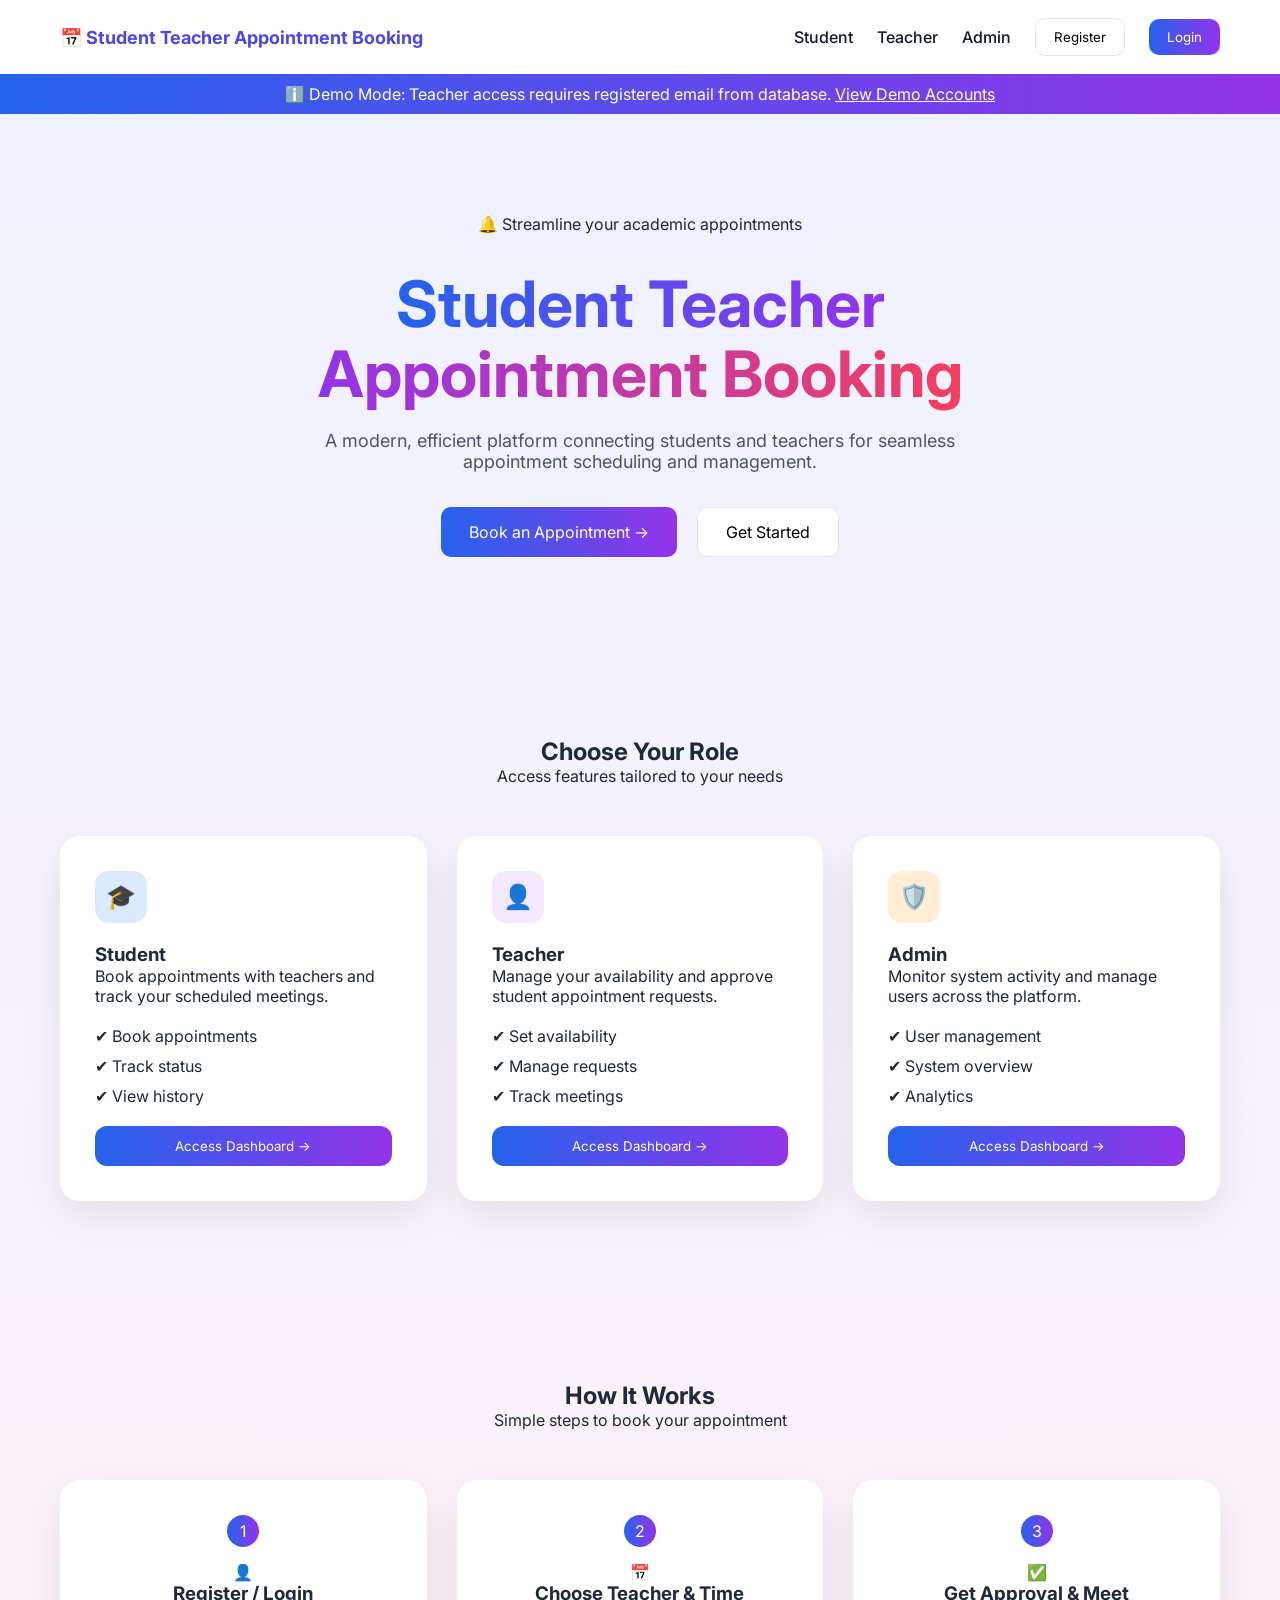
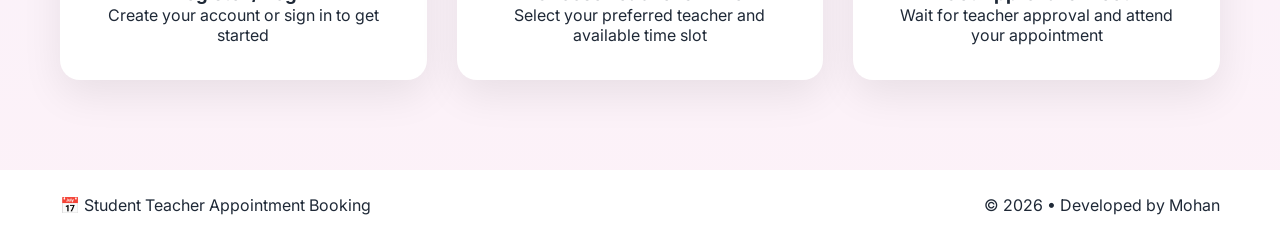
==== Index.html @ caf8e30f "Add files via upload" ====
<!DOCTYPE html>
<html lang="en">
<head>
  <meta charset="UTF-8" />
  <meta name="viewport" content="width=device-width, initial-scale=1.0"/>
  <title>Student Teacher Appointment Booking</title>

  <!-- Google Font -->
  <link href="https://fonts.googleapis.com/css2?family=Inter:wght@300;400;500;600;700;800&display=swap" rel="stylesheet">

  <!-- CSS -->
  <link rel="stylesheet" href="Index.css">
</head>
<body>

  <!-- ===== NAVBAR ===== -->
  <header class="navbar">
    <div class="logo">
      📅 <span>Student Teacher Appointment Booking</span>
    </div>

    <nav class="nav-links">
      <a href="#">Student</a>
      <a href="#">Teacher</a>
      <a href="#">Admin</a>
      <button class="btn-outline">Register</button>
      <button class="btn-primary">Login</button>
    </nav>
  </header>

  <!-- ===== DEMO BAR ===== -->
  <section class="demo-bar">
    <p>
      ℹ️ Demo Mode: Teacher access requires registered email from database.
      <a href="#">View Demo Accounts</a>
    </p>
  </section>

  <!-- ===== HERO SECTION ===== -->
  <section class="hero">
    <span class="pill">🔔 Streamline your academic appointments</span>

    <h1>
      <span class="grad-1">Student Teacher</span><br/>
      <span class="grad-2">Appointment Booking</span>
    </h1>

    <p class="hero-desc">
      A modern, efficient platform connecting students and teachers for
      seamless appointment scheduling and management.
    </p>

    <div class="hero-buttons">
      <button class="btn-primary big">Book an Appointment →</button>
      <button class="btn-outline big">Get Started</button>
    </div>
  </section>

  <!-- ===== ROLE SECTION ===== -->
  <section class="roles">
    <h2>Choose Your Role</h2>
    <p class="subtitle">Access features tailored to your needs</p>

    <div class="role-cards">

      <div class="card">
        <div class="icon blue">🎓</div>
        <h3>Student</h3>
        <p>Book appointments with teachers and track your scheduled meetings.</p>
        <ul>
          <li>✔ Book appointments</li>
          <li>✔ Track status</li>
          <li>✔ View history</li>
        </ul>
        <button class="btn-gradient">Access Dashboard →</button>
      </div>

      <div class="card">
        <div class="icon purple">👤</div>
        <h3>Teacher</h3>
        <p>Manage your availability and approve student appointment requests.</p>
        <ul>
          <li>✔ Set availability</li>
          <li>✔ Manage requests</li>
          <li>✔ Track meetings</li>
        </ul>
        <button class="btn-gradient">Access Dashboard →</button>
      </div>

      <div class="card">
        <div class="icon orange">🛡️</div>
        <h3>Admin</h3>
        <p>Monitor system activity and manage users across the platform.</p>
        <ul>
          <li>✔ User management</li>
          <li>✔ System overview</li>
          <li>✔ Analytics</li>
        </ul>
        <button class="btn-gradient">Access Dashboard →</button>
      </div>

    </div>
  </section>

  <!-- ===== HOW IT WORKS ===== -->
  <section class="steps">
    <h2>How It Works</h2>
    <p class="subtitle">Simple steps to book your appointment</p>

    <div class="step-cards">

      <div class="step">
        <span class="step-num">1</span>
        <div class="step-icon">👤</div>
        <h3>Register / Login</h3>
        <p>Create your account or sign in to get started</p>
      </div>

      <div class="step">
        <span class="step-num">2</span>
        <div class="step-icon">📅</div>
        <h3>Choose Teacher & Time</h3>
        <p>Select your preferred teacher and available time slot</p>
      </div>

      <div class="step">
        <span class="step-num">3</span>
        <div class="step-icon">✅</div>
        <h3>Get Approval & Meet</h3>
        <p>Wait for teacher approval and attend your appointment</p>
      </div>

    </div>
  </section>

  <!-- ===== FOOTER ===== -->
  <footer class="footer">
    <p>📅 Student Teacher Appointment Booking</p>
    <p>© 2026 • Developed by Mohan</p>
  </footer>

  <script src="Index.js"></script>
</body>
</html>
---- Index.css ----
* {
  margin: 0;
  padding: 0;
  box-sizing: border-box;
  font-family: 'Inter', sans-serif;
}

body {
  background: linear-gradient(180deg, #eef2ff, #fdf2f8);
  color: #1f2937;
}

/* NAVBAR */
.navbar {
  display: flex;
  justify-content: space-between;
  align-items: center;
  padding: 18px 60px;
  background: #fff;
}

.logo {
  font-weight: 700;
  font-size: 18px;
  color: #4f46e5;
}

.nav-links {
  display: flex;
  align-items: center;
  gap: 24px;
}

.nav-links a {
  text-decoration: none;
  font-weight: 500;
  color: #111827;
}

/* BUTTONS */
.btn-primary {
  background: linear-gradient(90deg, #2563eb, #9333ea);
  color: #fff;
  border: none;
  padding: 10px 18px;
  border-radius: 10px;
  cursor: pointer;
}

.btn-outline {
  border: 1px solid #e5e7eb;
  background: #fff;
  padding: 10px 18px;
  border-radius: 10px;
  cursor: pointer;
}

.big {
  padding: 14px 28px;
  font-size: 16px;
}

/* DEMO BAR */
.demo-bar {
  background: linear-gradient(90deg, #2563eb, #9333ea);
  text-align: center;
  padding: 10px;
  color: white;
}

.demo-bar a {
  color: #fff;
  text-decoration: underline;
}

/* HERO */
.hero {
  text-align: center;
  padding: 90px 20px;
}

.pill {
  background: #eef2ff;
  padding: 10px 20px;
  border-radius: 999px;
  display: inline-block;
  margin-bottom: 25px;
}

.hero h1 {
  font-size: 64px;
  line-height: 1.1;
  margin-bottom: 20px;
}

.grad-1 {
  background: linear-gradient(90deg, #2563eb, #9333ea);
  -webkit-background-clip: text;
  color: transparent;
}

.grad-2 {
  background: linear-gradient(90deg, #9333ea, #f43f5e);
  -webkit-background-clip: text;
  color: transparent;
}

.hero-desc {
  max-width: 720px;
  margin: auto;
  font-size: 18px;
  color: #4b5563;
}

.hero-buttons {
  margin-top: 35px;
  display: flex;
  justify-content: center;
  gap: 20px;
}

/* ROLES */
.roles {
  padding: 90px 60px;
  text-align: center;
}

.role-cards {
  margin-top: 50px;
  display: grid;
  grid-template-columns: repeat(3, 1fr);
  gap: 30px;
}

.card {
  background: #fff;
  padding: 35px;
  border-radius: 20px;
  box-shadow: 0 15px 40px rgba(0,0,0,0.08);
  text-align: left;
}

.icon {
  width: 52px;
  height: 52px;
  border-radius: 14px;
  display: flex;
  align-items: center;
  justify-content: center;
  font-size: 24px;
  margin-bottom: 20px;
}

.blue { background: #dbeafe; }
.purple { background: #f3e8ff; }
.orange { background: #ffedd5; }

.card ul {
  margin: 20px 0;
  list-style: none;
}

.card li {
  margin-bottom: 10px;
}

.btn-gradient {
  width: 100%;
  padding: 12px;
  background: linear-gradient(90deg, #2563eb, #9333ea);
  color: #fff;
  border: none;
  border-radius: 12px;
}

/* STEPS */
.steps {
  padding: 90px 60px;
  text-align: center;
}

.step-cards {
  margin-top: 50px;
  display: grid;
  grid-template-columns: repeat(3, 1fr);
  gap: 30px;
}

.step {
  background: #fff;
  padding: 35px;
  border-radius: 20px;
  box-shadow: 0 15px 40px rgba(0,0,0,0.08);
}

.step-num {
  display: inline-block;
  background: linear-gradient(90deg, #2563eb, #9333ea);
  color: #fff;
  width: 32px;
  height: 32px;
  border-radius: 50%;
  line-height: 32px;
  margin-bottom: 15px;
}

/* FOOTER */
.footer {
  background: #fff;
  padding: 25px 60px;
  display: flex;
  justify-content: space-between;
}
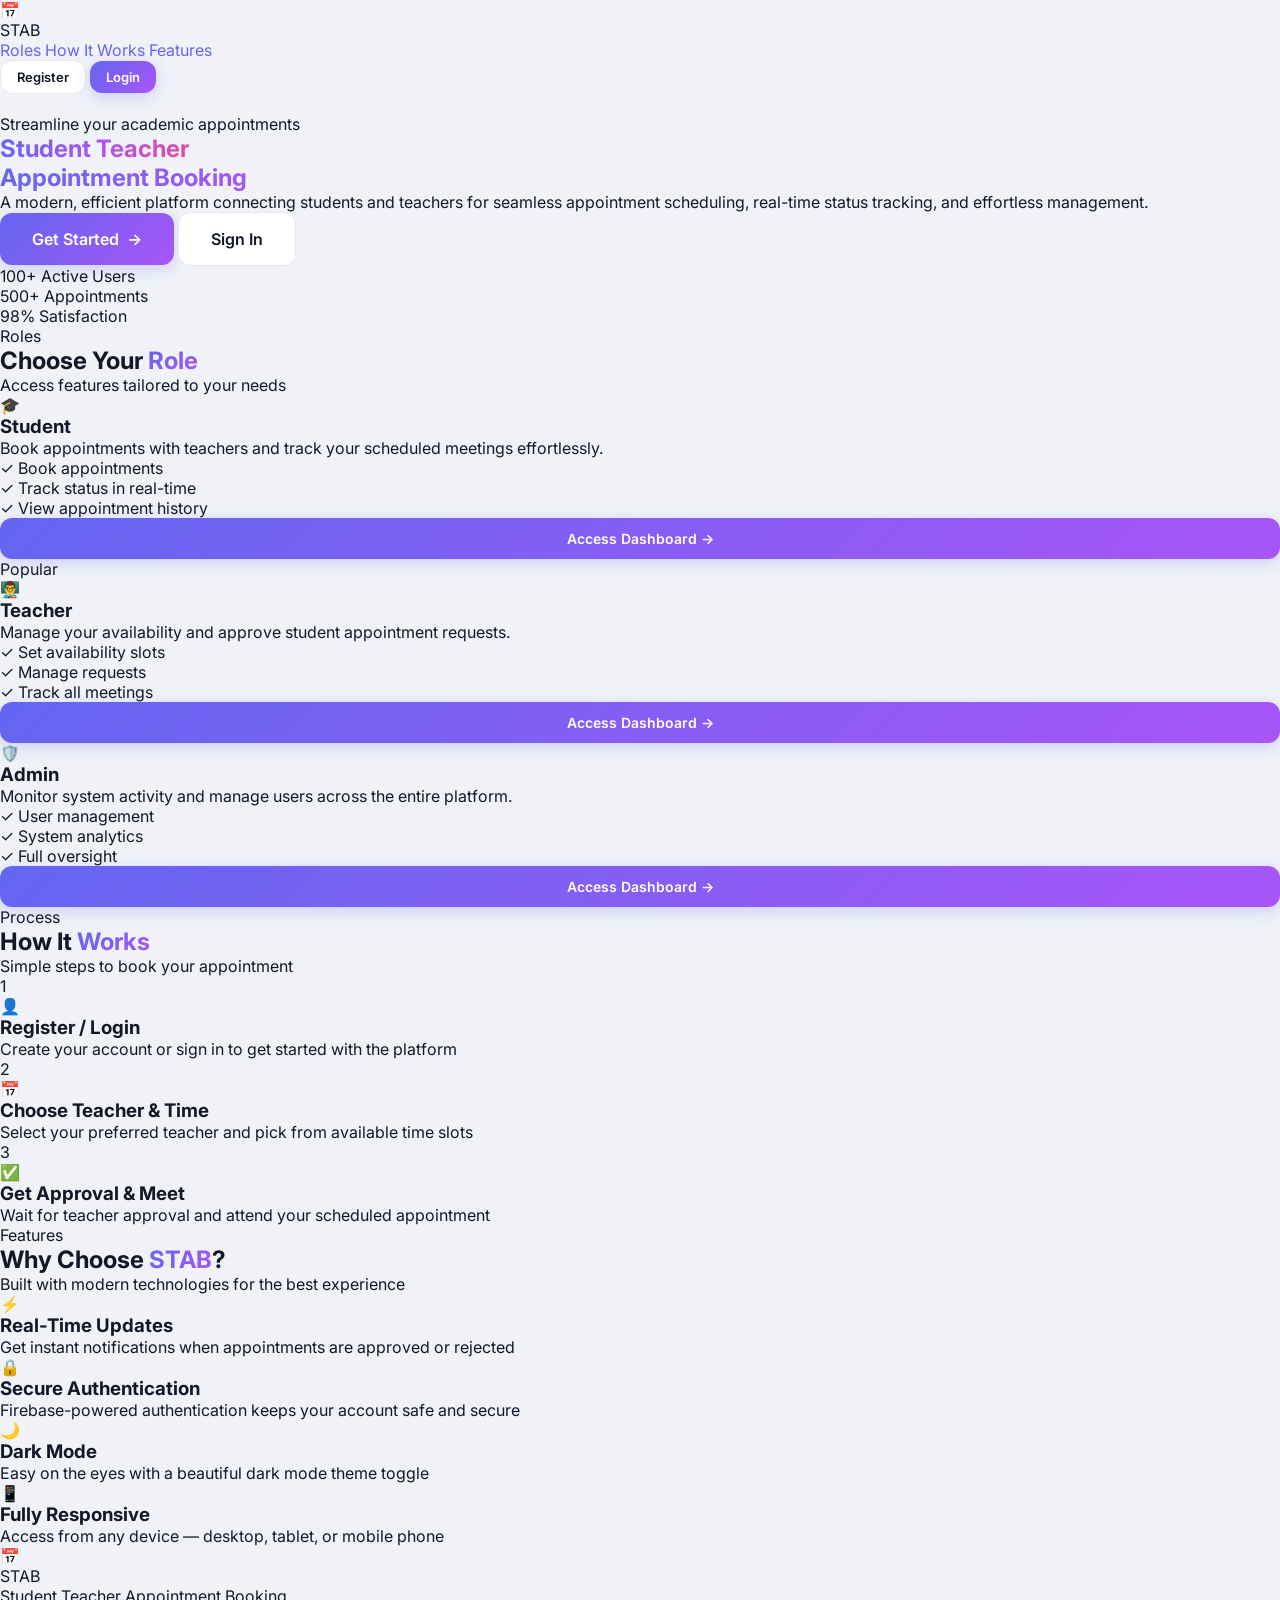
==== commit bb47093a: "v2.0 — Complete overhaul: Premium UI, Firebase integration, bug fixes, responsive, dark mode, toasts" ====
--- a/Index.html
+++ b/Index.html
@@ -1,144 +1,224 @@
-<!DOCTYPE html>
-<html lang="en">
-<head>
-  <meta charset="UTF-8" />
-  <meta name="viewport" content="width=device-width, initial-scale=1.0"/>
-  <title>Student Teacher Appointment Booking</title>
-
-  <!-- Google Font -->
-  <link href="https://fonts.googleapis.com/css2?family=Inter:wght@300;400;500;600;700;800&display=swap" rel="stylesheet">
-
-  <!-- CSS -->
-  <link rel="stylesheet" href="Index.css">
-</head>
-<body>
-
-  <!-- ===== NAVBAR ===== -->
-  <header class="navbar">
-    <div class="logo">
-      📅 <span>Student Teacher Appointment Booking</span>
-    </div>
-
-    <nav class="nav-links">
-      <a href="#">Student</a>
-      <a href="#">Teacher</a>
-      <a href="#">Admin</a>
-      <button class="btn-outline">Register</button>
-      <button class="btn-primary">Login</button>
-    </nav>
-  </header>
-
-  <!-- ===== DEMO BAR ===== -->
-  <section class="demo-bar">
-    <p>
-      ℹ️ Demo Mode: Teacher access requires registered email from database.
-      <a href="#">View Demo Accounts</a>
-    </p>
-  </section>
-
-  <!-- ===== HERO SECTION ===== -->
-  <section class="hero">
-    <span class="pill">🔔 Streamline your academic appointments</span>
-
-    <h1>
-      <span class="grad-1">Student Teacher</span><br/>
-      <span class="grad-2">Appointment Booking</span>
-    </h1>
-
-    <p class="hero-desc">
-      A modern, efficient platform connecting students and teachers for
-      seamless appointment scheduling and management.
-    </p>
-
-    <div class="hero-buttons">
-      <button class="btn-primary big">Book an Appointment →</button>
-      <button class="btn-outline big">Get Started</button>
-    </div>
-  </section>
-
-  <!-- ===== ROLE SECTION ===== -->
-  <section class="roles">
-    <h2>Choose Your Role</h2>
-    <p class="subtitle">Access features tailored to your needs</p>
-
-    <div class="role-cards">
-
-      <div class="card">
-        <div class="icon blue">🎓</div>
-        <h3>Student</h3>
-        <p>Book appointments with teachers and track your scheduled meetings.</p>
-        <ul>
-          <li>✔ Book appointments</li>
-          <li>✔ Track status</li>
-          <li>✔ View history</li>
-        </ul>
-        <button class="btn-gradient">Access Dashboard →</button>
-      </div>
-
-      <div class="card">
-        <div class="icon purple">👤</div>
-        <h3>Teacher</h3>
-        <p>Manage your availability and approve student appointment requests.</p>
-        <ul>
-          <li>✔ Set availability</li>
-          <li>✔ Manage requests</li>
-          <li>✔ Track meetings</li>
-        </ul>
-        <button class="btn-gradient">Access Dashboard →</button>
-      </div>
-
-      <div class="card">
-        <div class="icon orange">🛡️</div>
-        <h3>Admin</h3>
-        <p>Monitor system activity and manage users across the platform.</p>
-        <ul>
-          <li>✔ User management</li>
-          <li>✔ System overview</li>
-          <li>✔ Analytics</li>
-        </ul>
-        <button class="btn-gradient">Access Dashboard →</button>
-      </div>
-
-    </div>
-  </section>
-
-  <!-- ===== HOW IT WORKS ===== -->
-  <section class="steps">
-    <h2>How It Works</h2>
-    <p class="subtitle">Simple steps to book your appointment</p>
-
-    <div class="step-cards">
-
-      <div class="step">
-        <span class="step-num">1</span>
-        <div class="step-icon">👤</div>
-        <h3>Register / Login</h3>
-        <p>Create your account or sign in to get started</p>
-      </div>
-
-      <div class="step">
-        <span class="step-num">2</span>
-        <div class="step-icon">📅</div>
-        <h3>Choose Teacher & Time</h3>
-        <p>Select your preferred teacher and available time slot</p>
-      </div>
-
-      <div class="step">
-        <span class="step-num">3</span>
-        <div class="step-icon">✅</div>
-        <h3>Get Approval & Meet</h3>
-        <p>Wait for teacher approval and attend your appointment</p>
-      </div>
-
-    </div>
-  </section>
-
-  <!-- ===== FOOTER ===== -->
-  <footer class="footer">
-    <p>📅 Student Teacher Appointment Booking</p>
-    <p>© 2026 • Developed by Mohan</p>
-  </footer>
-
-  <script src="Index.js"></script>
-</body>
-</html>
+<!DOCTYPE html>
+<html lang="en">
+<head>
+  <meta charset="UTF-8" />
+  <meta name="viewport" content="width=device-width, initial-scale=1.0"/>
+  <title>STAB — Student Teacher Appointment Booking</title>
+  <meta name="description" content="A modern platform connecting students and teachers for seamless appointment scheduling and management.">
+
+  <!-- Google Font -->
+  <link href="https://fonts.googleapis.com/css2?family=Inter:wght@300;400;500;600;700;800;900&display=swap" rel="stylesheet">
+
+  <!-- CSS -->
+  <link rel="stylesheet" href="common.css">
+  <link rel="stylesheet" href="index.css">
+</head>
+<body>
+
+  <!-- ===== NAVBAR ===== -->
+  <header class="navbar" id="navbar">
+    <div class="nav-brand">
+      <div class="brand-icon">📅</div>
+      <span>STAB</span>
+    </div>
+
+    <nav class="nav-links" id="navLinks">
+      <a href="#roles">Roles</a>
+      <a href="#how-it-works">How It Works</a>
+      <a href="#features">Features</a>
+      <div class="nav-actions">
+        <button class="btn btn-outline btn-sm" onclick="location.href='register.html'">Register</button>
+        <button class="btn btn-primary btn-sm" onclick="location.href='login.html'">Login</button>
+      </div>
+    </nav>
+
+    <button class="mobile-menu-btn" id="mobileMenuBtn" aria-label="Toggle menu">
+      <span></span><span></span><span></span>
+    </button>
+  </header>
+
+  <!-- ===== HERO SECTION ===== -->
+  <section class="hero">
+    <!-- Background Orbs -->
+    <div class="hero-orb hero-orb-1"></div>
+    <div class="hero-orb hero-orb-2"></div>
+    <div class="hero-orb hero-orb-3"></div>
+
+    <div class="hero-content">
+      <span class="hero-pill animate-fadeInUp">
+        <span class="pill-dot"></span>
+        Streamline your academic appointments
+      </span>
+
+      <h1 class="animate-fadeInUp delay-1">
+        <span class="gradient-text-hero">Student Teacher</span><br/>
+        <span class="gradient-text">Appointment Booking</span>
+      </h1>
+
+      <p class="hero-desc animate-fadeInUp delay-2">
+        A modern, efficient platform connecting students and teachers for
+        seamless appointment scheduling, real-time status tracking, and effortless management.
+      </p>
+
+      <div class="hero-buttons animate-fadeInUp delay-3">
+        <button class="btn btn-primary btn-lg" onclick="location.href='register.html'">
+          Get Started <span class="btn-arrow">→</span>
+        </button>
+        <button class="btn btn-outline btn-lg" onclick="location.href='login.html'">
+          Sign In
+        </button>
+      </div>
+
+      <div class="hero-stats animate-fadeInUp delay-4">
+        <div class="hero-stat">
+          <span class="hero-stat-value">100+</span>
+          <span class="hero-stat-label">Active Users</span>
+        </div>
+        <div class="hero-stat-divider"></div>
+        <div class="hero-stat">
+          <span class="hero-stat-value">500+</span>
+          <span class="hero-stat-label">Appointments</span>
+        </div>
+        <div class="hero-stat-divider"></div>
+        <div class="hero-stat">
+          <span class="hero-stat-value">98%</span>
+          <span class="hero-stat-label">Satisfaction</span>
+        </div>
+      </div>
+    </div>
+  </section>
+
+  <!-- ===== ROLE SECTION ===== -->
+  <section class="roles" id="roles">
+    <div class="section-header">
+      <span class="section-pill">Roles</span>
+      <h2>Choose Your <span class="gradient-text">Role</span></h2>
+      <p>Access features tailored to your needs</p>
+    </div>
+
+    <div class="role-cards">
+      <div class="role-card animate-on-scroll">
+        <div class="role-icon blue">🎓</div>
+        <h3>Student</h3>
+        <p>Book appointments with teachers and track your scheduled meetings effortlessly.</p>
+        <ul>
+          <li><span class="check">✓</span> Book appointments</li>
+          <li><span class="check">✓</span> Track status in real-time</li>
+          <li><span class="check">✓</span> View appointment history</li>
+        </ul>
+        <button class="btn btn-primary" onclick="location.href='login.html'" style="width:100%">Access Dashboard →</button>
+      </div>
+
+      <div class="role-card featured animate-on-scroll">
+        <div class="featured-badge">Popular</div>
+        <div class="role-icon purple">👨‍🏫</div>
+        <h3>Teacher</h3>
+        <p>Manage your availability and approve student appointment requests.</p>
+        <ul>
+          <li><span class="check">✓</span> Set availability slots</li>
+          <li><span class="check">✓</span> Manage requests</li>
+          <li><span class="check">✓</span> Track all meetings</li>
+        </ul>
+        <button class="btn btn-primary" onclick="location.href='login.html'" style="width:100%">Access Dashboard →</button>
+      </div>
+
+      <div class="role-card animate-on-scroll">
+        <div class="role-icon orange">🛡️</div>
+        <h3>Admin</h3>
+        <p>Monitor system activity and manage users across the entire platform.</p>
+        <ul>
+          <li><span class="check">✓</span> User management</li>
+          <li><span class="check">✓</span> System analytics</li>
+          <li><span class="check">✓</span> Full oversight</li>
+        </ul>
+        <button class="btn btn-primary" onclick="location.href='login.html'" style="width:100%">Access Dashboard →</button>
+      </div>
+    </div>
+  </section>
+
+  <!-- ===== HOW IT WORKS ===== -->
+  <section class="how-it-works" id="how-it-works">
+    <div class="section-header">
+      <span class="section-pill">Process</span>
+      <h2>How It <span class="gradient-text">Works</span></h2>
+      <p>Simple steps to book your appointment</p>
+    </div>
+
+    <div class="steps-grid">
+      <div class="step-card animate-on-scroll">
+        <div class="step-number">1</div>
+        <div class="step-icon-wrap"><span>👤</span></div>
+        <h3>Register / Login</h3>
+        <p>Create your account or sign in to get started with the platform</p>
+      </div>
+
+      <div class="step-connector"><div class="connector-line"></div></div>
+
+      <div class="step-card animate-on-scroll">
+        <div class="step-number">2</div>
+        <div class="step-icon-wrap"><span>📅</span></div>
+        <h3>Choose Teacher & Time</h3>
+        <p>Select your preferred teacher and pick from available time slots</p>
+      </div>
+
+      <div class="step-connector"><div class="connector-line"></div></div>
+
+      <div class="step-card animate-on-scroll">
+        <div class="step-number">3</div>
+        <div class="step-icon-wrap"><span>✅</span></div>
+        <h3>Get Approval & Meet</h3>
+        <p>Wait for teacher approval and attend your scheduled appointment</p>
+      </div>
+    </div>
+  </section>
+
+  <!-- ===== FEATURES ===== -->
+  <section class="features" id="features">
+    <div class="section-header">
+      <span class="section-pill">Features</span>
+      <h2>Why Choose <span class="gradient-text">STAB</span>?</h2>
+      <p>Built with modern technologies for the best experience</p>
+    </div>
+
+    <div class="feature-grid">
+      <div class="feature-card animate-on-scroll">
+        <div class="feature-icon">⚡</div>
+        <h3>Real-Time Updates</h3>
+        <p>Get instant notifications when appointments are approved or rejected</p>
+      </div>
+      <div class="feature-card animate-on-scroll">
+        <div class="feature-icon">🔒</div>
+        <h3>Secure Authentication</h3>
+        <p>Firebase-powered authentication keeps your account safe and secure</p>
+      </div>
+      <div class="feature-card animate-on-scroll">
+        <div class="feature-icon">🌙</div>
+        <h3>Dark Mode</h3>
+        <p>Easy on the eyes with a beautiful dark mode theme toggle</p>
+      </div>
+      <div class="feature-card animate-on-scroll">
+        <div class="feature-icon">📱</div>
+        <h3>Fully Responsive</h3>
+        <p>Access from any device — desktop, tablet, or mobile phone</p>
+      </div>
+    </div>
+  </section>
+
+  <!-- ===== FOOTER ===== -->
+  <footer class="footer">
+    <div class="footer-content">
+      <div class="footer-brand">
+        <div class="brand-icon">📅</div>
+        <span>STAB</span>
+      </div>
+      <p>Student Teacher Appointment Booking</p>
+    </div>
+    <p class="footer-copy">© 2026 • Developed by <strong>Mohan</strong></p>
+  </footer>
+
+  <!-- Toast Container -->
+  <div class="toast-container" id="toastContainer"></div>
+
+  <script src="index.js"></script>
+</body>
+</html>
--- a/common.css
+++ b/common.css
@@ -0,0 +1,637 @@
+/* ============================================
+   COMMON.CSS — Shared Design System
+   Student Teacher Appointment Booking
+   ============================================ */
+
+/* ---- CSS Variables ---- */
+:root {
+  /* Primary Palette */
+  --primary: #6366f1;
+  --primary-light: #818cf8;
+  --primary-dark: #4f46e5;
+  --primary-glow: rgba(99, 102, 241, 0.25);
+
+  /* Accent */
+  --accent: #a855f7;
+  --accent-light: #c084fc;
+  --accent-glow: rgba(168, 85, 247, 0.25);
+
+  /* Semantic */
+  --success: #22c55e;
+  --success-bg: rgba(34, 197, 94, 0.12);
+  --warning: #f59e0b;
+  --warning-bg: rgba(245, 158, 11, 0.12);
+  --danger: #ef4444;
+  --danger-bg: rgba(239, 68, 68, 0.12);
+  --info: #3b82f6;
+  --info-bg: rgba(59, 130, 246, 0.12);
+
+  /* Gradients */
+  --gradient-primary: linear-gradient(135deg, #6366f1, #a855f7);
+  --gradient-hero: linear-gradient(135deg, #6366f1, #a855f7, #ec4899);
+  --gradient-warm: linear-gradient(135deg, #f59e0b, #ef4444);
+  --gradient-cool: linear-gradient(135deg, #06b6d4, #3b82f6);
+
+  /* Light Theme */
+  --bg-body: #f0f2f8;
+  --bg-card: #ffffff;
+  --bg-card-hover: #fafbff;
+  --bg-input: #f3f4f6;
+  --bg-input-focus: #eef0f7;
+  --bg-glass: rgba(255, 255, 255, 0.7);
+  --bg-header: rgba(255, 255, 255, 0.85);
+
+  --text-primary: #111827;
+  --text-secondary: #6b7280;
+  --text-muted: #9ca3af;
+  --text-inverse: #ffffff;
+
+  --border: #e5e7eb;
+  --border-light: #f3f4f6;
+  --shadow-sm: 0 1px 3px rgba(0,0,0,0.06);
+  --shadow-md: 0 8px 25px rgba(0,0,0,0.08);
+  --shadow-lg: 0 20px 50px rgba(0,0,0,0.1);
+  --shadow-glow: 0 0 30px rgba(99, 102, 241, 0.15);
+
+  /* Spacing */
+  --radius-sm: 8px;
+  --radius-md: 12px;
+  --radius-lg: 18px;
+  --radius-xl: 24px;
+  --radius-full: 999px;
+
+  /* Transitions */
+  --transition-fast: 0.15s ease;
+  --transition-normal: 0.3s ease;
+  --transition-slow: 0.5s ease;
+}
+
+/* ---- Dark Mode Variables ---- */
+body.dark {
+  --bg-body: #0f1117;
+  --bg-card: #1a1d2e;
+  --bg-card-hover: #22263a;
+  --bg-input: #252940;
+  --bg-input-focus: #2d3250;
+  --bg-glass: rgba(26, 29, 46, 0.8);
+  --bg-header: rgba(15, 17, 23, 0.9);
+
+  --text-primary: #f1f5f9;
+  --text-secondary: #94a3b8;
+  --text-muted: #64748b;
+
+  --border: #2d3250;
+  --border-light: #252940;
+  --shadow-sm: 0 1px 3px rgba(0,0,0,0.3);
+  --shadow-md: 0 8px 25px rgba(0,0,0,0.4);
+  --shadow-lg: 0 20px 50px rgba(0,0,0,0.5);
+  --shadow-glow: 0 0 30px rgba(99, 102, 241, 0.25);
+}
+
+/* ---- Base Reset ---- */
+*, *::before, *::after {
+  margin: 0;
+  padding: 0;
+  box-sizing: border-box;
+}
+
+html {
+  scroll-behavior: smooth;
+}
+
+body {
+  font-family: 'Inter', sans-serif;
+  background: var(--bg-body);
+  color: var(--text-primary);
+  min-height: 100vh;
+  transition: background var(--transition-normal), color var(--transition-normal);
+  -webkit-font-smoothing: antialiased;
+}
+
+a {
+  text-decoration: none;
+  color: var(--primary);
+  transition: color var(--transition-fast);
+}
+
+a:hover { color: var(--primary-light); }
+
+img { max-width: 100%; }
+
+/* ---- Scrollbar ---- */
+::-webkit-scrollbar { width: 8px; }
+::-webkit-scrollbar-track { background: var(--bg-body); }
+::-webkit-scrollbar-thumb {
+  background: var(--border);
+  border-radius: 4px;
+}
+::-webkit-scrollbar-thumb:hover { background: var(--text-muted); }
+
+/* ---- Utility Classes ---- */
+.gradient-text {
+  background: var(--gradient-primary);
+  -webkit-background-clip: text;
+  -webkit-text-fill-color: transparent;
+  background-clip: text;
+}
+
+.gradient-text-hero {
+  background: var(--gradient-hero);
+  -webkit-background-clip: text;
+  -webkit-text-fill-color: transparent;
+  background-clip: text;
+}
+
+/* ---- Button System ---- */
+.btn {
+  display: inline-flex;
+  align-items: center;
+  justify-content: center;
+  gap: 8px;
+  padding: 12px 24px;
+  border: none;
+  border-radius: var(--radius-md);
+  font-family: 'Inter', sans-serif;
+  font-size: 14px;
+  font-weight: 600;
+  cursor: pointer;
+  transition: all var(--transition-normal);
+  position: relative;
+  overflow: hidden;
+}
+
+.btn::after {
+  content: '';
+  position: absolute;
+  inset: 0;
+  background: rgba(255,255,255,0.1);
+  opacity: 0;
+  transition: opacity var(--transition-fast);
+}
+
+.btn:hover::after { opacity: 1; }
+.btn:active { transform: scale(0.97); }
+
+.btn-primary {
+  background: var(--gradient-primary);
+  color: #fff;
+  box-shadow: 0 4px 15px var(--primary-glow);
+}
+
+.btn-primary:hover {
+  box-shadow: 0 8px 25px var(--primary-glow);
+  transform: translateY(-2px);
+}
+
+.btn-outline {
+  background: var(--bg-card);
+  color: var(--text-primary);
+  border: 1px solid var(--border);
+}
+
+.btn-outline:hover {
+  border-color: var(--primary);
+  color: var(--primary);
+  box-shadow: var(--shadow-md);
+}
+
+.btn-ghost {
+  background: transparent;
+  color: var(--text-secondary);
+  padding: 8px 12px;
+}
+
+.btn-ghost:hover {
+  background: var(--bg-input);
+  color: var(--text-primary);
+}
+
+.btn-danger {
+  background: var(--danger);
+  color: #fff;
+}
+
+.btn-success {
+  background: var(--success);
+  color: #fff;
+}
+
+.btn-sm { padding: 8px 16px; font-size: 13px; }
+.btn-lg { padding: 16px 32px; font-size: 16px; }
+
+/* ---- Card System ---- */
+.glass-card {
+  background: var(--bg-card);
+  border: 1px solid var(--border);
+  border-radius: var(--radius-xl);
+  padding: 32px;
+  box-shadow: var(--shadow-md);
+  transition: all var(--transition-normal);
+}
+
+.glass-card:hover {
+  box-shadow: var(--shadow-lg);
+  transform: translateY(-2px);
+}
+
+/* ---- Input System ---- */
+.form-group {
+  margin-bottom: 20px;
+}
+
+.form-label {
+  display: block;
+  font-size: 13px;
+  font-weight: 600;
+  color: var(--text-secondary);
+  margin-bottom: 8px;
+  text-transform: uppercase;
+  letter-spacing: 0.5px;
+}
+
+.form-input {
+  width: 100%;
+  padding: 14px 16px;
+  background: var(--bg-input);
+  border: 1.5px solid var(--border);
+  border-radius: var(--radius-md);
+  font-family: 'Inter', sans-serif;
+  font-size: 14px;
+  color: var(--text-primary);
+  transition: all var(--transition-normal);
+  outline: none;
+}
+
+.form-input:focus {
+  border-color: var(--primary);
+  background: var(--bg-input-focus);
+  box-shadow: 0 0 0 3px var(--primary-glow);
+}
+
+.form-input::placeholder {
+  color: var(--text-muted);
+}
+
+.input-icon-wrap {
+  position: relative;
+}
+
+.input-icon-wrap .icon {
+  position: absolute;
+  left: 14px;
+  top: 50%;
+  transform: translateY(-50%);
+  font-size: 16px;
+  pointer-events: none;
+}
+
+.input-icon-wrap .form-input {
+  padding-left: 42px;
+}
+
+select.form-input {
+  cursor: pointer;
+  appearance: none;
+  background-image: url("data:image/svg+xml,%3Csvg xmlns='http://www.w3.org/2000/svg' width='12' height='12' fill='%236b7280' viewBox='0 0 16 16'%3E%3Cpath d='M1.5 5.5l6.5 6.5 6.5-6.5'/%3E%3C/svg%3E");
+  background-repeat: no-repeat;
+  background-position: right 14px center;
+}
+
+/* ---- Badge System ---- */
+.badge {
+  display: inline-flex;
+  align-items: center;
+  gap: 4px;
+  padding: 4px 12px;
+  border-radius: var(--radius-full);
+  font-size: 12px;
+  font-weight: 600;
+  letter-spacing: 0.3px;
+}
+
+.badge-pending {
+  background: var(--warning-bg);
+  color: var(--warning);
+}
+
+.badge-approved {
+  background: var(--success-bg);
+  color: var(--success);
+}
+
+.badge-rejected {
+  background: var(--danger-bg);
+  color: var(--danger);
+}
+
+.badge-student {
+  background: var(--info-bg);
+  color: var(--info);
+}
+
+.badge-teacher {
+  background: var(--accent-glow);
+  color: var(--accent);
+}
+
+.badge-admin {
+  background: var(--warning-bg);
+  color: var(--warning);
+}
+
+/* ---- Toast Notifications ---- */
+.toast-container {
+  position: fixed;
+  top: 24px;
+  right: 24px;
+  z-index: 9999;
+  display: flex;
+  flex-direction: column;
+  gap: 12px;
+  pointer-events: none;
+}
+
+.toast {
+  display: flex;
+  align-items: center;
+  gap: 12px;
+  padding: 14px 20px;
+  background: var(--bg-card);
+  border: 1px solid var(--border);
+  border-radius: var(--radius-md);
+  box-shadow: var(--shadow-lg);
+  font-size: 14px;
+  font-weight: 500;
+  color: var(--text-primary);
+  pointer-events: auto;
+  animation: toastIn 0.4s cubic-bezier(0.16, 1, 0.3, 1);
+  max-width: 380px;
+  backdrop-filter: blur(12px);
+}
+
+.toast.toast-out {
+  animation: toastOut 0.3s ease forwards;
+}
+
+.toast-success { border-left: 4px solid var(--success); }
+.toast-error { border-left: 4px solid var(--danger); }
+.toast-info { border-left: 4px solid var(--info); }
+.toast-warning { border-left: 4px solid var(--warning); }
+
+.toast-icon { font-size: 18px; flex-shrink: 0; }
+
+@keyframes toastIn {
+  from { opacity: 0; transform: translateX(100px); }
+  to { opacity: 1; transform: translateX(0); }
+}
+
+@keyframes toastOut {
+  from { opacity: 1; transform: translateX(0); }
+  to { opacity: 0; transform: translateX(100px); }
+}
+
+/* ---- Loading Spinner ---- */
+.spinner {
+  width: 36px;
+  height: 36px;
+  border: 3px solid var(--border);
+  border-top-color: var(--primary);
+  border-radius: 50%;
+  animation: spin 0.7s linear infinite;
+}
+
+.spinner-sm { width: 20px; height: 20px; border-width: 2px; }
+
+.loading-overlay {
+  position: fixed;
+  inset: 0;
+  background: rgba(0,0,0,0.3);
+  display: flex;
+  align-items: center;
+  justify-content: center;
+  z-index: 9998;
+  backdrop-filter: blur(4px);
+}
+
+@keyframes spin {
+  to { transform: rotate(360deg); }
+}
+
+/* ---- Empty State ---- */
+.empty-state {
+  display: flex;
+  flex-direction: column;
+  align-items: center;
+  justify-content: center;
+  padding: 48px 24px;
+  text-align: center;
+  border: 2px dashed var(--border);
+  border-radius: var(--radius-lg);
+  color: var(--text-muted);
+}
+
+.empty-state .empty-icon {
+  font-size: 48px;
+  margin-bottom: 16px;
+  opacity: 0.6;
+}
+
+.empty-state h3 {
+  font-size: 16px;
+  font-weight: 600;
+  color: var(--text-secondary);
+  margin-bottom: 6px;
+}
+
+.empty-state p {
+  font-size: 14px;
+}
+
+/* ---- Stat Card ---- */
+.stat-card {
+  background: var(--bg-card);
+  border: 1px solid var(--border);
+  border-radius: var(--radius-lg);
+  padding: 24px;
+  box-shadow: var(--shadow-sm);
+  transition: all var(--transition-normal);
+}
+
+.stat-card:hover {
+  box-shadow: var(--shadow-md);
+  transform: translateY(-2px);
+}
+
+.stat-card .stat-icon {
+  width: 44px;
+  height: 44px;
+  border-radius: var(--radius-md);
+  display: flex;
+  align-items: center;
+  justify-content: center;
+  font-size: 20px;
+  margin-bottom: 14px;
+}
+
+.stat-card .stat-value {
+  font-size: 28px;
+  font-weight: 800;
+  color: var(--text-primary);
+  line-height: 1;
+  margin-bottom: 4px;
+}
+
+.stat-card .stat-label {
+  font-size: 13px;
+  font-weight: 500;
+  color: var(--text-muted);
+}
+
+/* ---- Animations ---- */
+@keyframes fadeInUp {
+  from { opacity: 0; transform: translateY(30px); }
+  to { opacity: 1; transform: translateY(0); }
+}
+
+@keyframes fadeIn {
+  from { opacity: 0; }
+  to { opacity: 1; }
+}
+
+@keyframes slideInLeft {
+  from { opacity: 0; transform: translateX(-30px); }
+  to { opacity: 1; transform: translateX(0); }
+}
+
+@keyframes slideInRight {
+  from { opacity: 0; transform: translateX(30px); }
+  to { opacity: 1; transform: translateX(0); }
+}
+
+@keyframes scaleIn {
+  from { opacity: 0; transform: scale(0.9); }
+  to { opacity: 1; transform: scale(1); }
+}
+
+@keyframes pulse {
+  0%, 100% { opacity: 1; }
+  50% { opacity: 0.5; }
+}
+
+@keyframes float {
+  0%, 100% { transform: translateY(0); }
+  50% { transform: translateY(-8px); }
+}
+
+.animate-fadeInUp { animation: fadeInUp 0.6s cubic-bezier(0.16, 1, 0.3, 1) both; }
+.animate-fadeIn { animation: fadeIn 0.5s ease both; }
+.animate-scaleIn { animation: scaleIn 0.4s cubic-bezier(0.16, 1, 0.3, 1) both; }
+
+.delay-1 { animation-delay: 0.1s; }
+.delay-2 { animation-delay: 0.2s; }
+.delay-3 { animation-delay: 0.3s; }
+.delay-4 { animation-delay: 0.4s; }
+.delay-5 { animation-delay: 0.5s; }
+
+/* ---- Dashboard Layout ---- */
+.dashboard-header {
+  display: flex;
+  justify-content: space-between;
+  align-items: center;
+  padding: 20px 40px;
+  background: var(--bg-header);
+  backdrop-filter: blur(12px);
+  border-bottom: 1px solid var(--border);
+  position: sticky;
+  top: 0;
+  z-index: 100;
+}
+
+.dashboard-header .header-left h1 {
+  font-size: 22px;
+  font-weight: 700;
+}
+
+.dashboard-header .header-left p {
+  font-size: 14px;
+  color: var(--text-secondary);
+  margin-top: 2px;
+}
+
+.dashboard-header .header-right {
+  display: flex;
+  align-items: center;
+  gap: 12px;
+}
+
+.dashboard-body {
+  padding: 32px 40px;
+  max-width: 1400px;
+  margin: 0 auto;
+}
+
+.dashboard-grid {
+  display: grid;
+  grid-template-columns: 1fr 1fr;
+  gap: 28px;
+}
+
+/* ---- Table ---- */
+.data-table {
+  width: 100%;
+  border-collapse: collapse;
+}
+
+.data-table th, .data-table td {
+  padding: 14px 16px;
+  text-align: left;
+  border-bottom: 1px solid var(--border-light);
+  font-size: 14px;
+}
+
+.data-table th {
+  font-weight: 600;
+  color: var(--text-muted);
+  text-transform: uppercase;
+  font-size: 12px;
+  letter-spacing: 0.5px;
+}
+
+.data-table tr {
+  transition: background var(--transition-fast);
+}
+
+.data-table tbody tr:hover {
+  background: var(--bg-input);
+}
+
+/* ---- Responsive ---- */
+@media (max-width: 1024px) {
+  .dashboard-grid {
+    grid-template-columns: 1fr;
+  }
+  .dashboard-header { padding: 16px 24px; }
+  .dashboard-body { padding: 24px; }
+}
+
+@media (max-width: 768px) {
+  .dashboard-header {
+    flex-direction: column;
+    align-items: flex-start;
+    gap: 12px;
+  }
+  .dashboard-header .header-right {
+    width: 100%;
+    justify-content: flex-end;
+  }
+  .toast-container {
+    left: 16px;
+    right: 16px;
+  }
+  .toast { max-width: 100%; }
+}
+
+@media (max-width: 480px) {
+  .glass-card { padding: 20px; }
+  .btn-lg { padding: 14px 24px; font-size: 14px; }
+}
